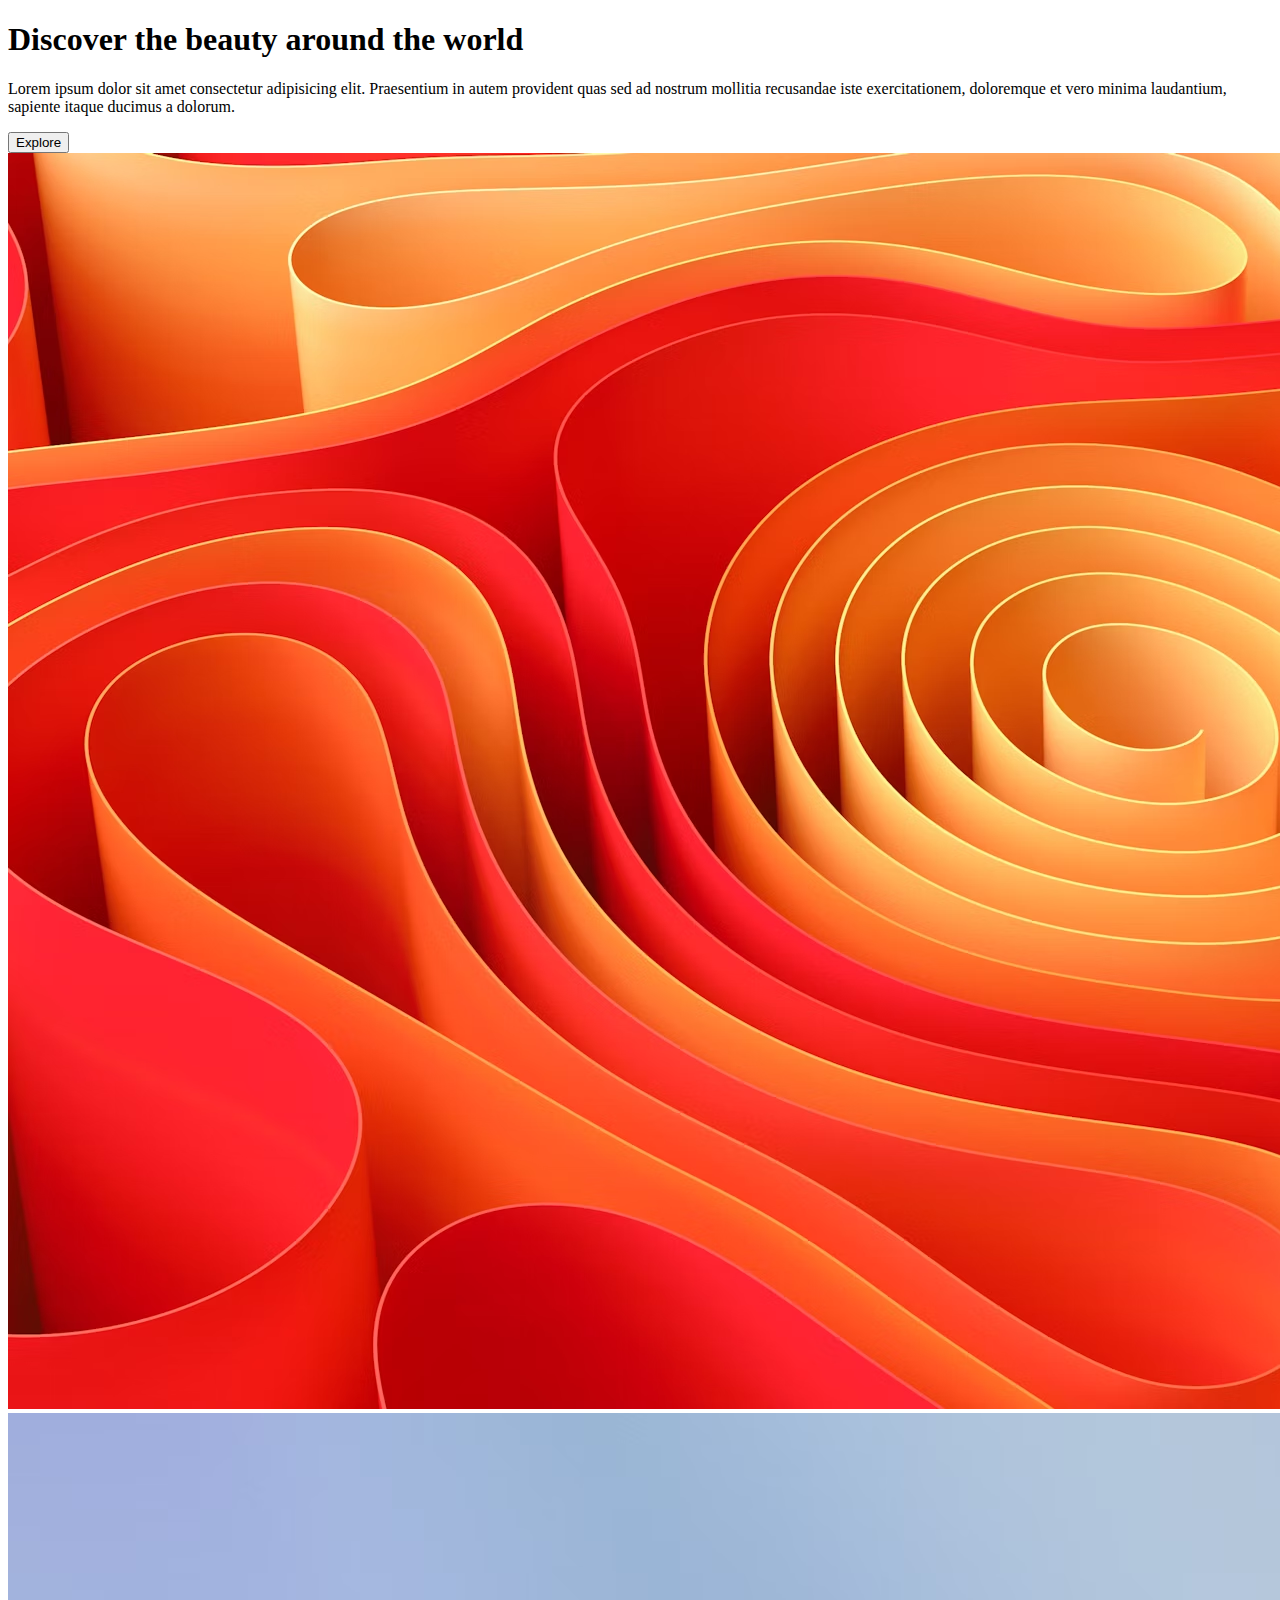
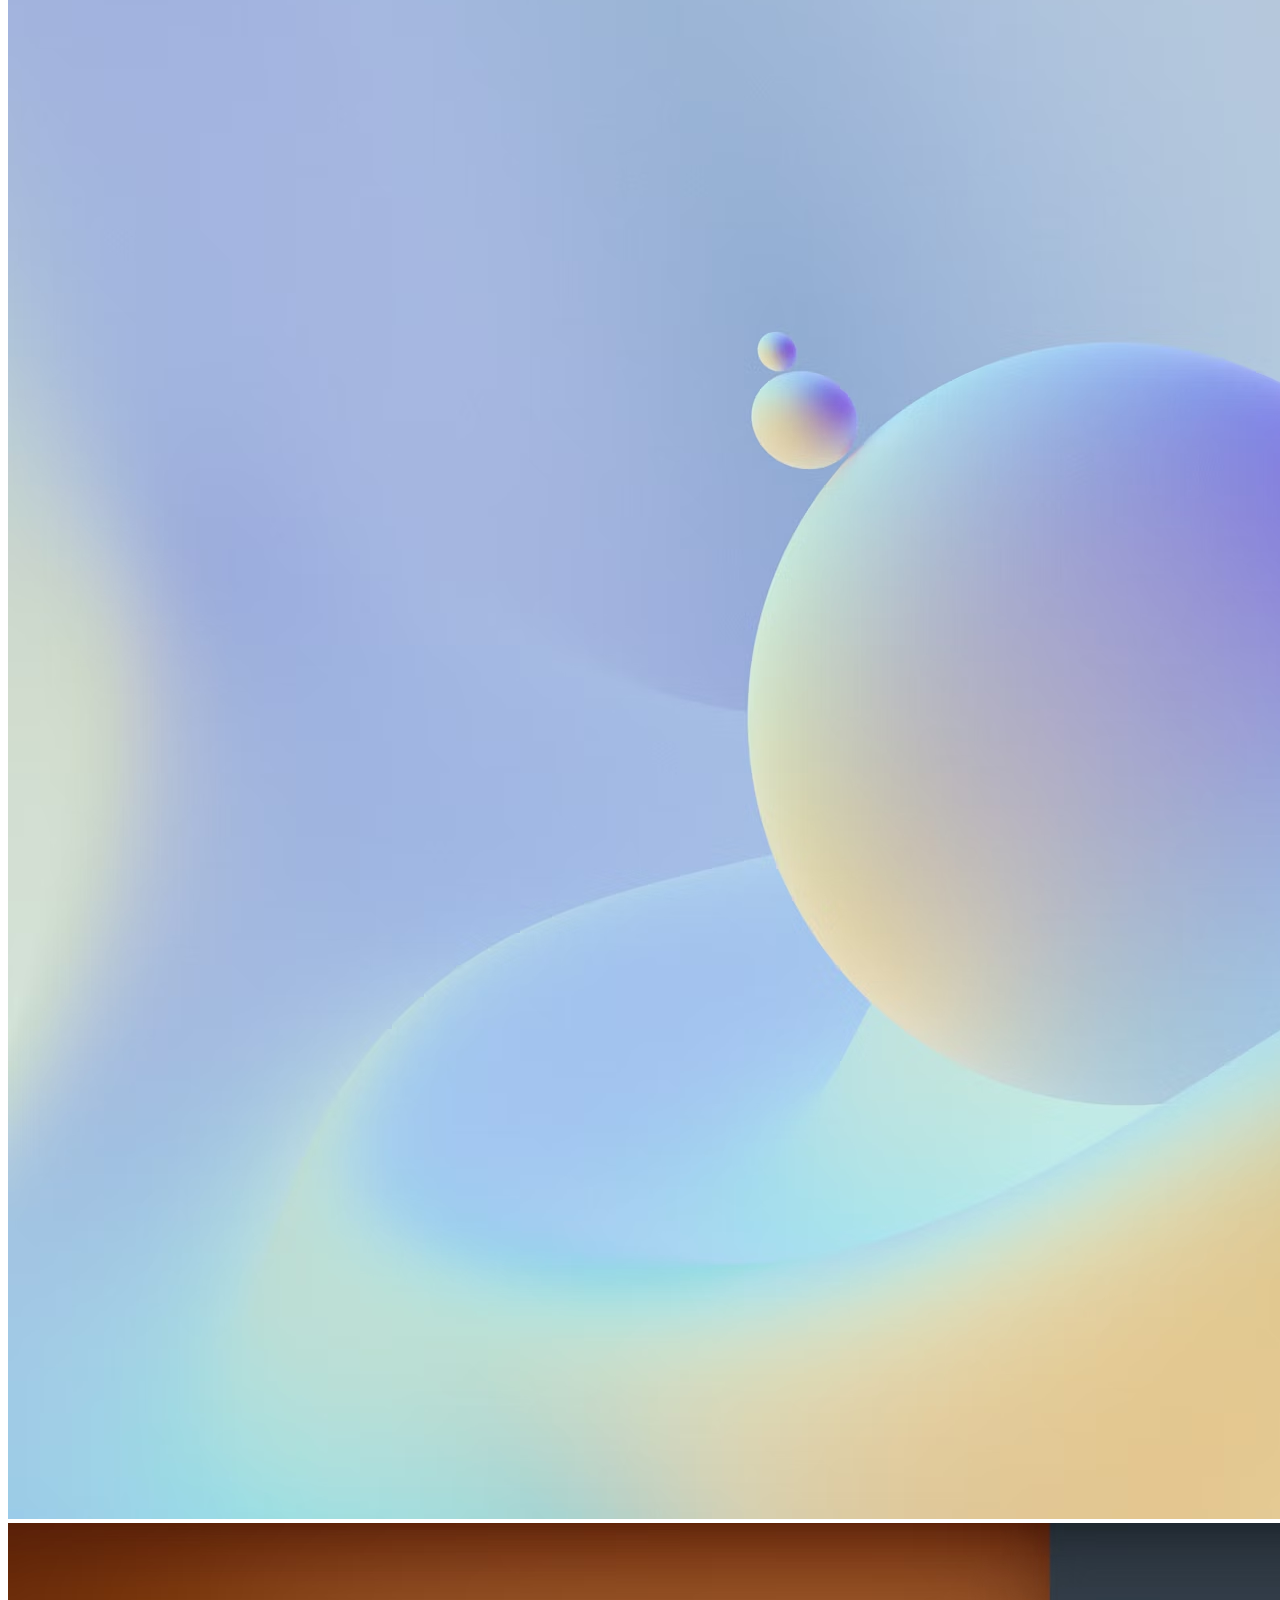
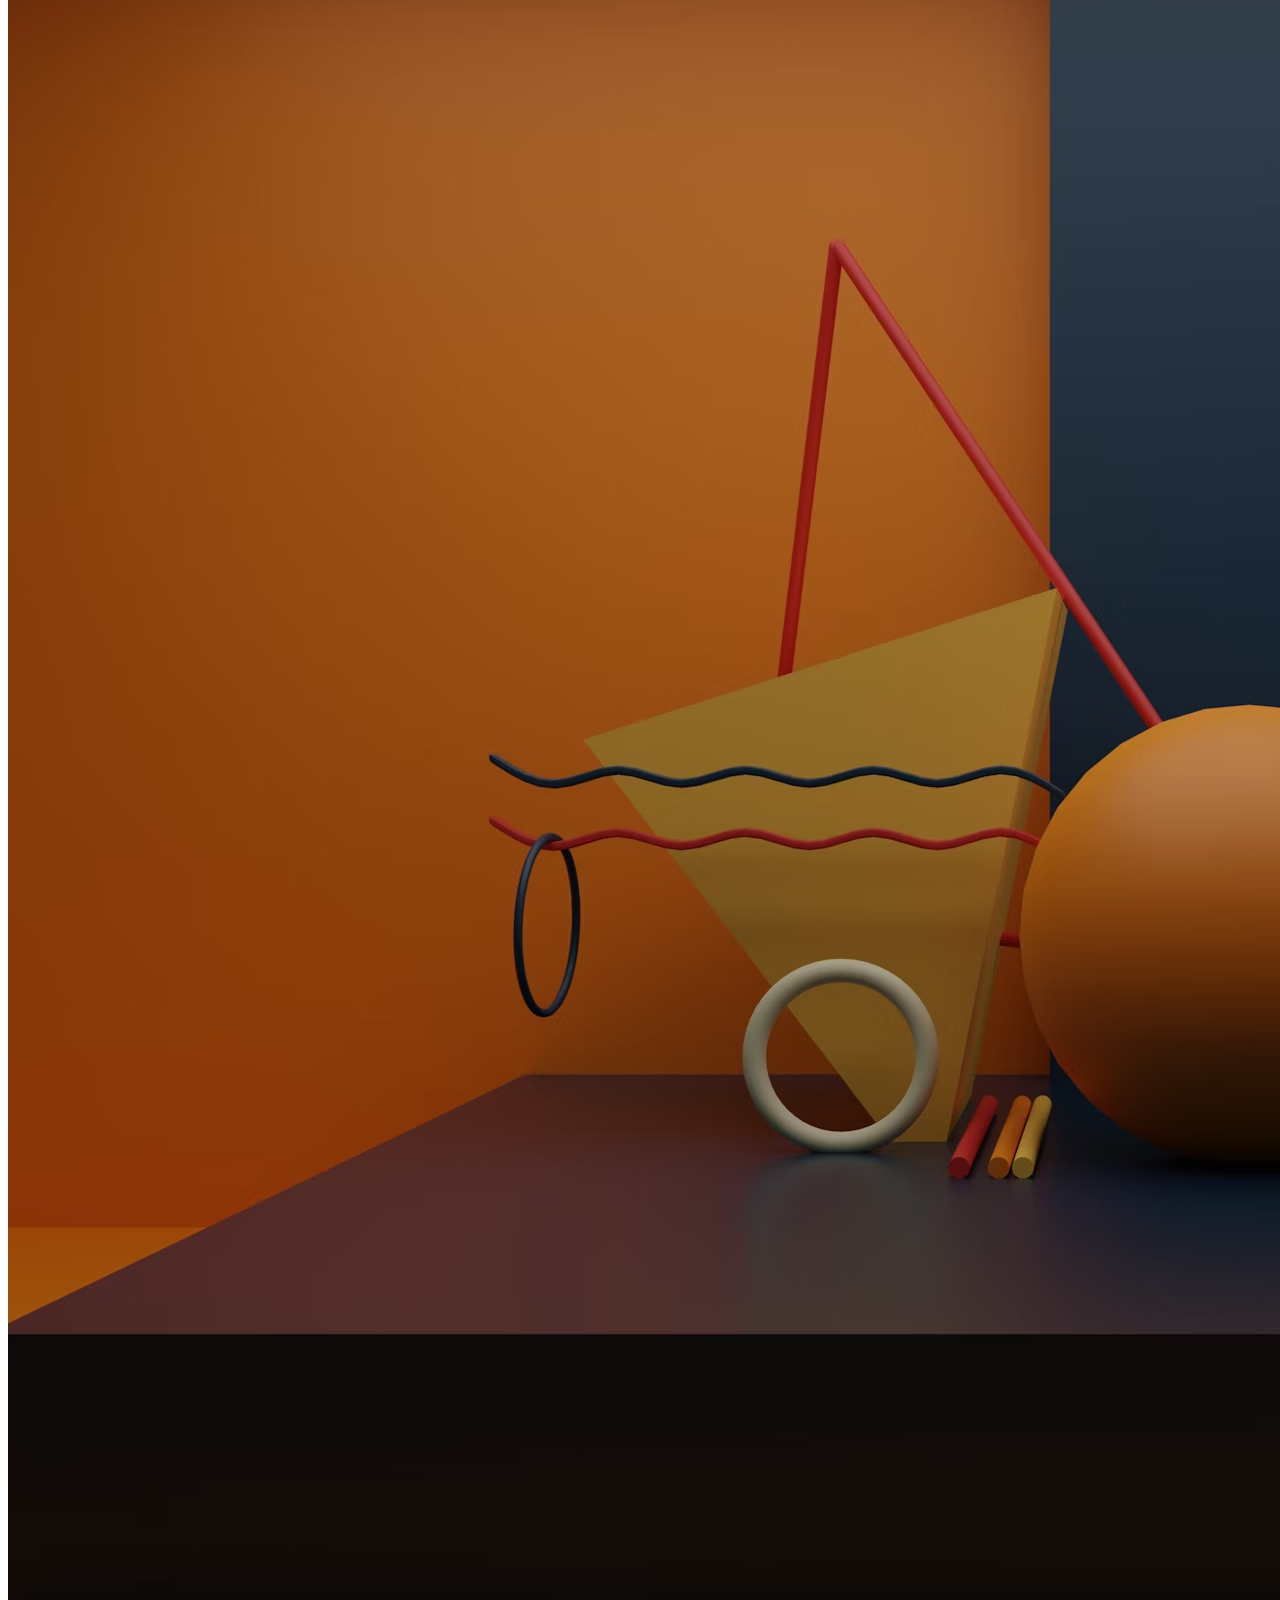
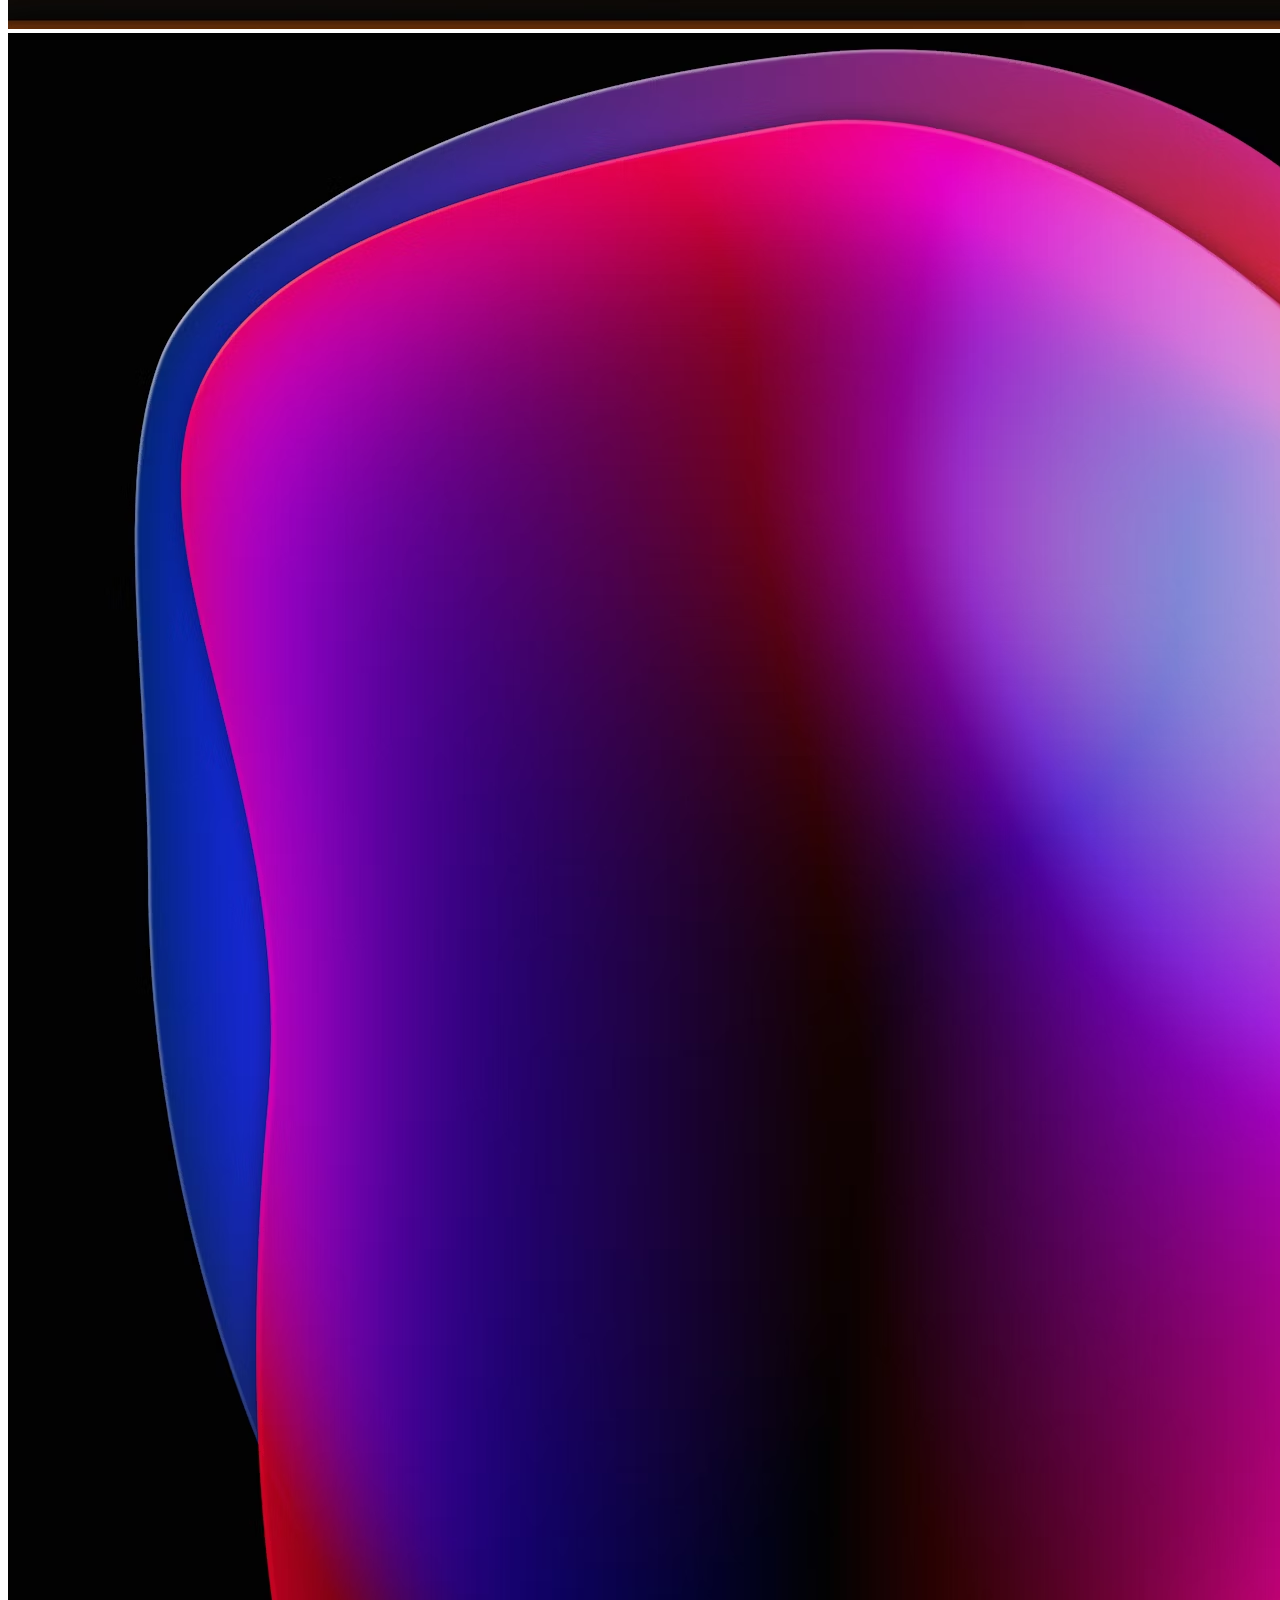
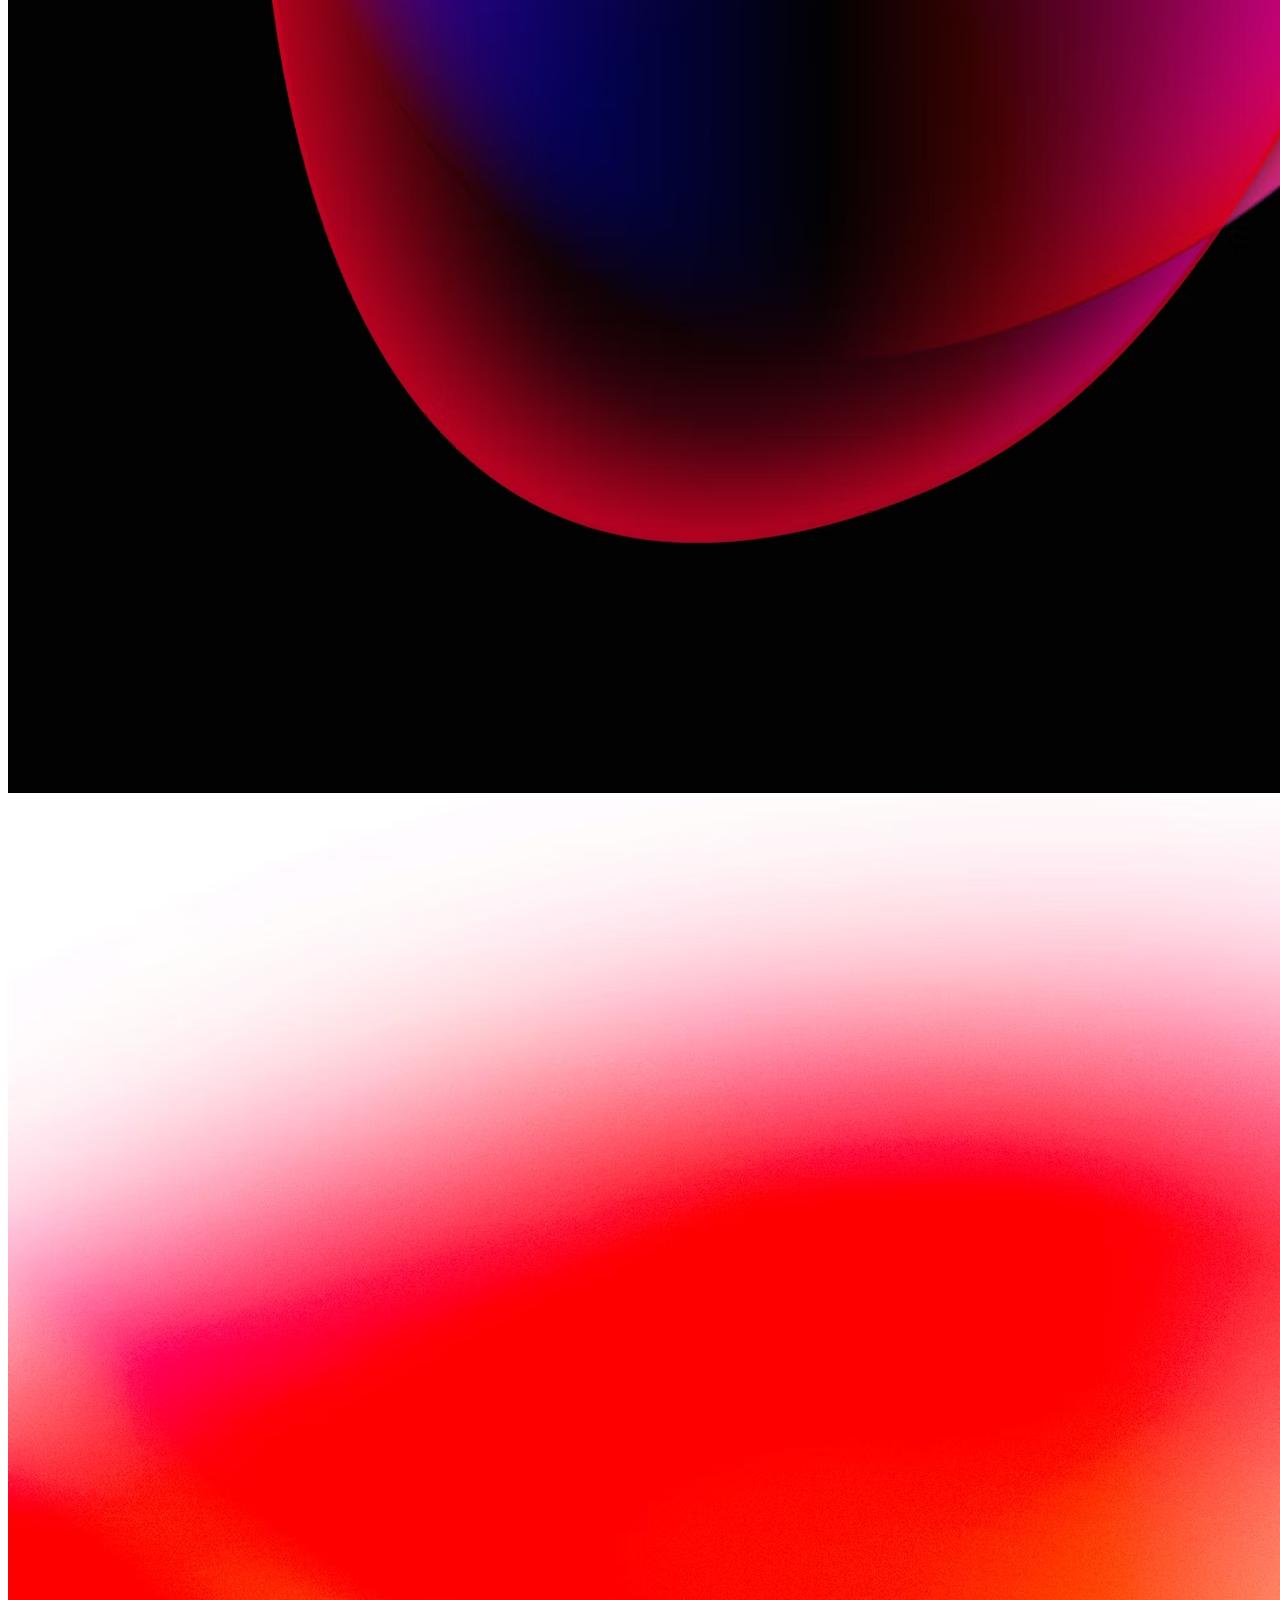
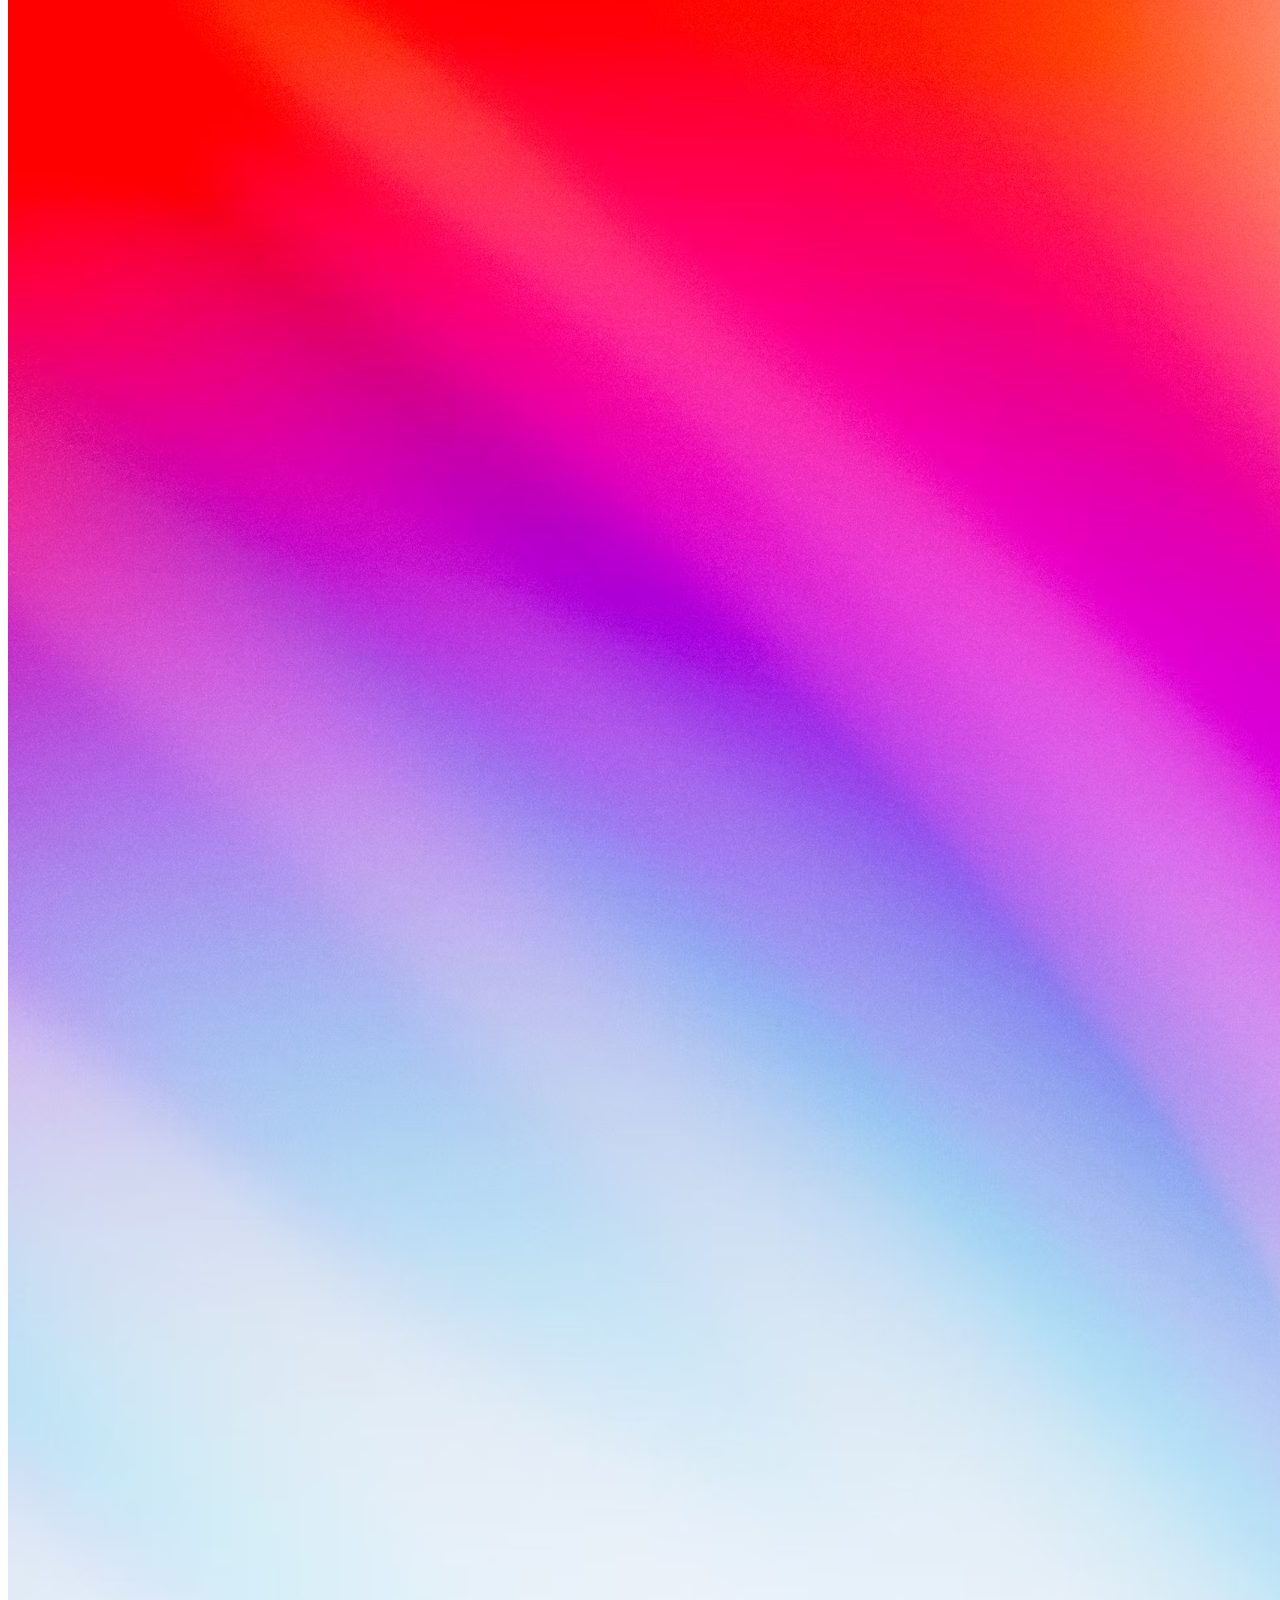
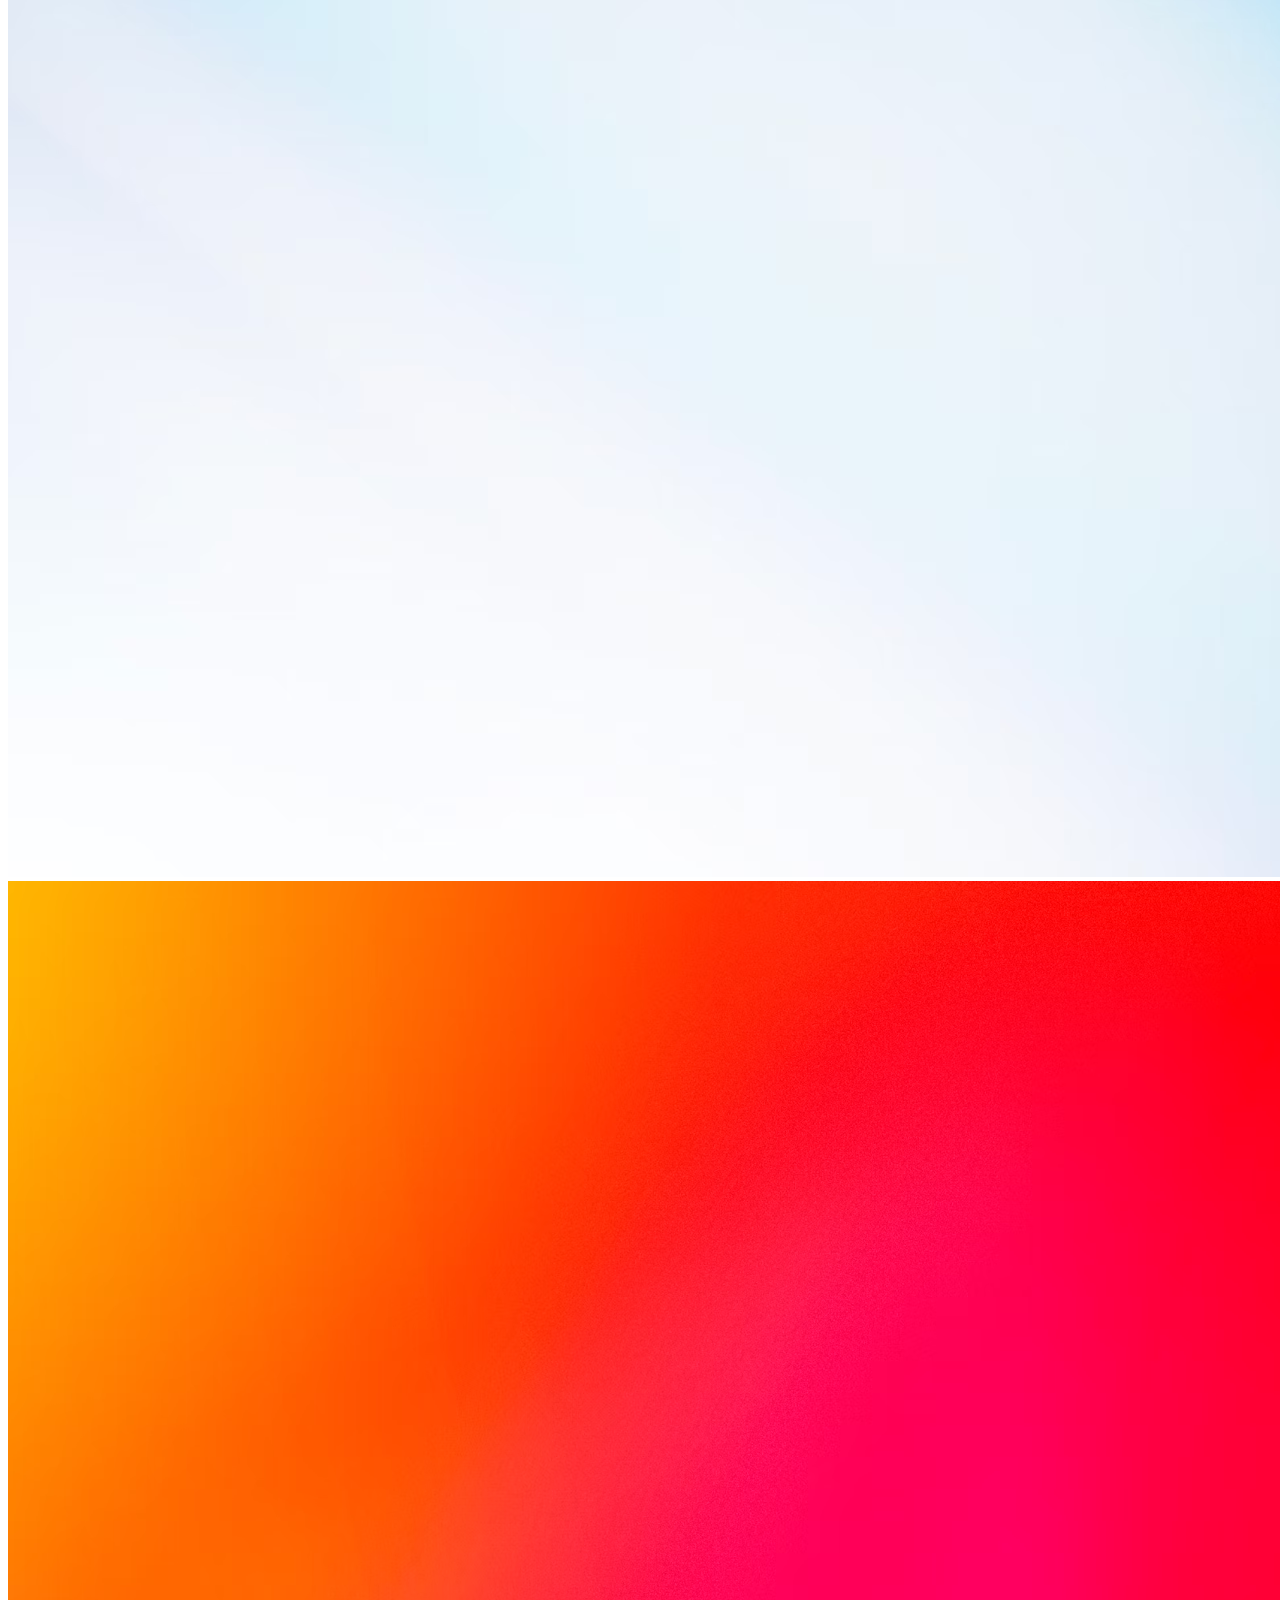
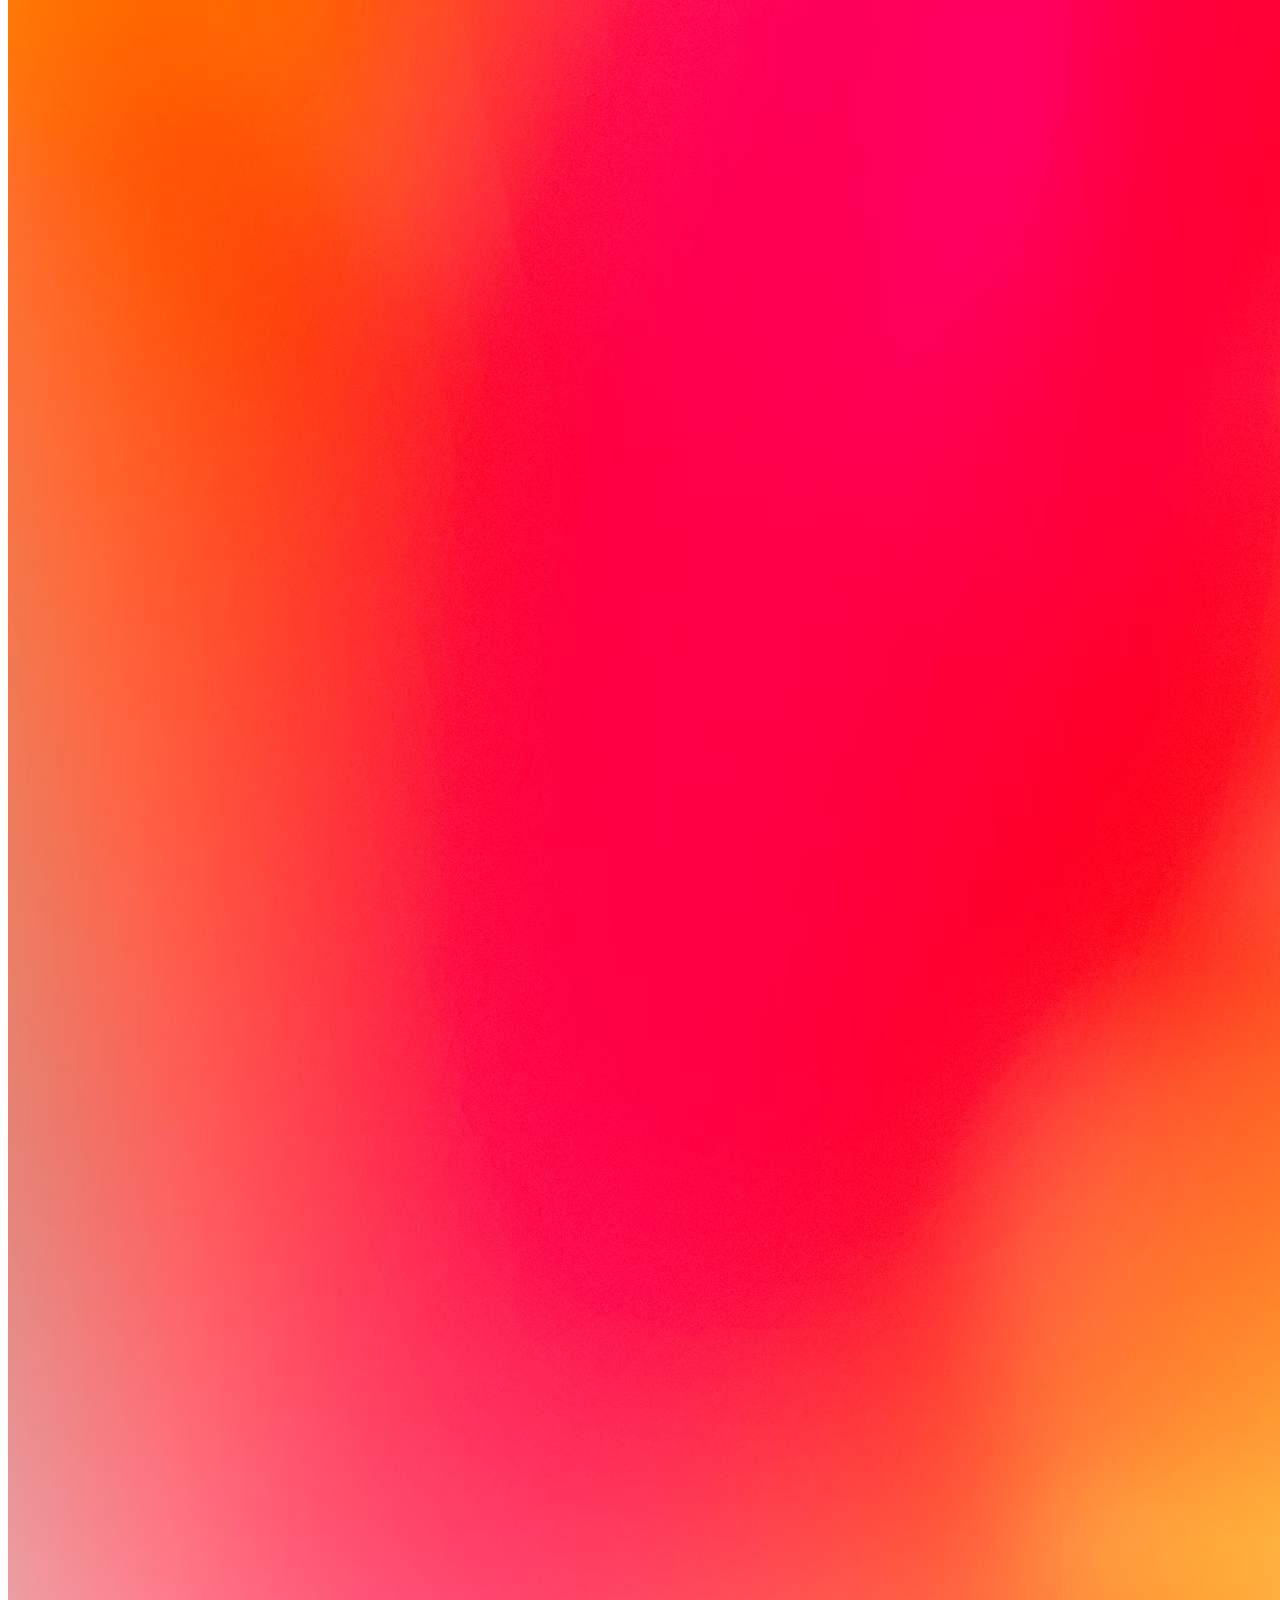
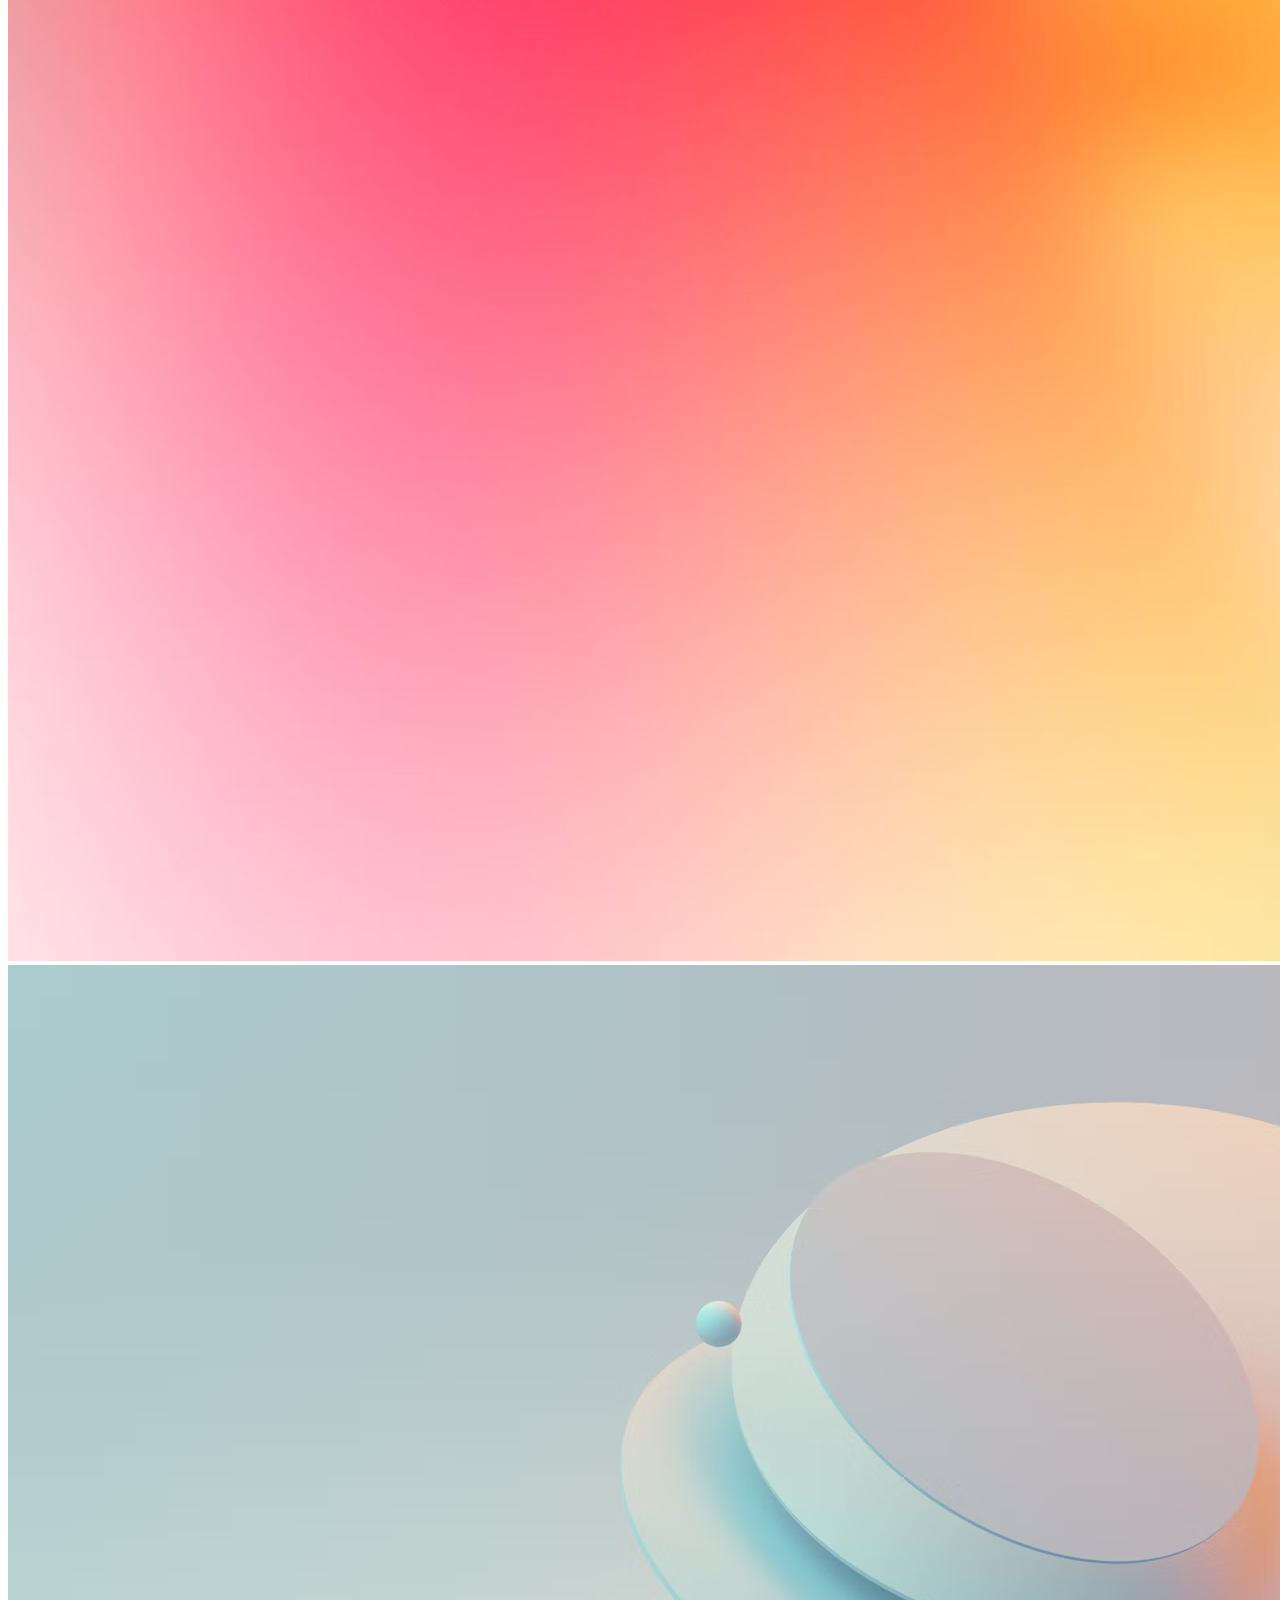
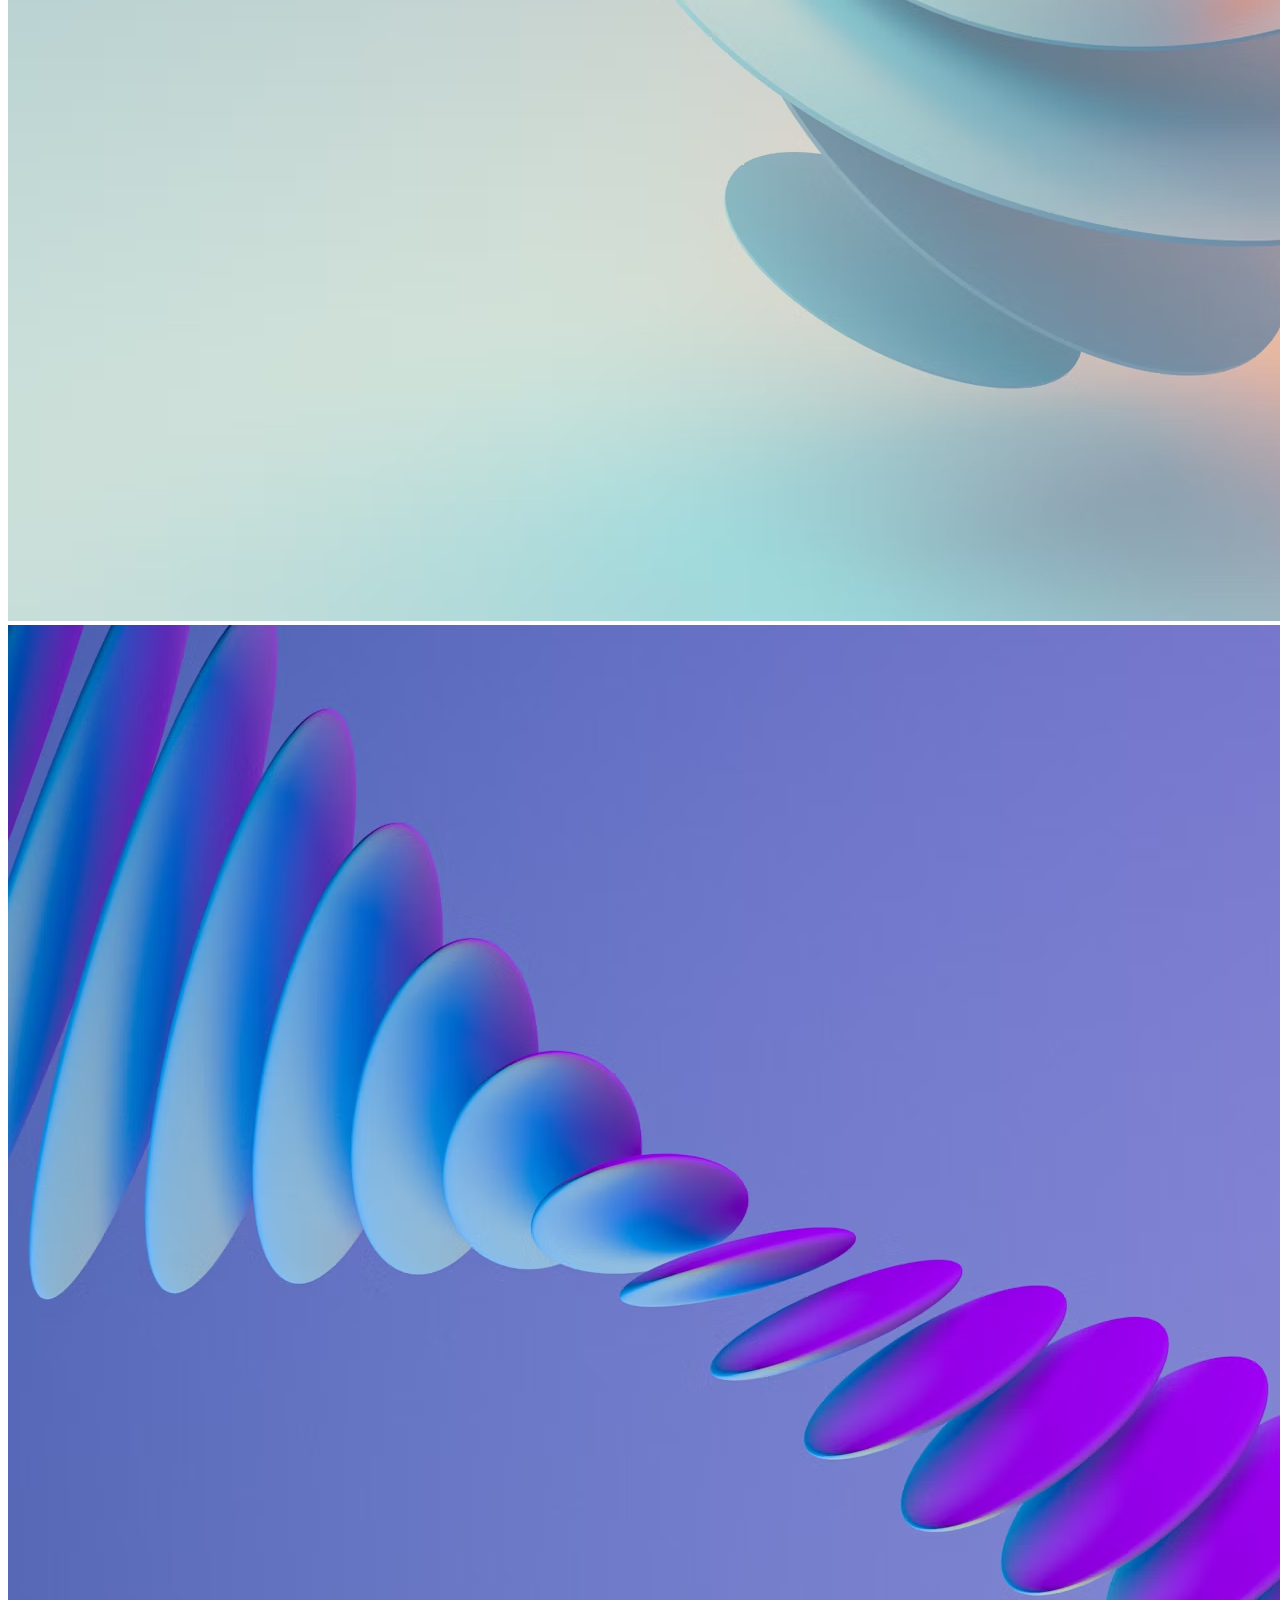
==== index.html @ f7b72a5b "Update and rename page1.html to index.html" ====
<!DOCTYPE html>
<html lang="en">
<head>
    <meta charset="UTF-8">
    <meta name="viewport" content="width=device-width, initial-scale=1.0">
    <title>Discover the beauty around the world</title>
    <link rel="stylesheet" href="index.css">
</head>
<body>
    <h1>Discover the beauty around the world</h1>
    <div class="content-box">
        <p>Lorem ipsum dolor sit amet consectetur adipisicing elit. Praesentium in autem provident quas sed ad nostrum mollitia recusandae iste exercitationem, doloremque et vero minima laudantium, sapiente itaque ducimus a dolorum.</p>
        <button class="explore-button">Explore</button>
        <div class="image-grid">
            <div class="image-box">
                <img src="images/first-design.png" alt="Image 1">
            </div>
            <div class="image-box">
                <img src="images/second-design.png" alt="Image 2">
            </div>
            <div class="image-box">
                <img src="images/third-design.png" alt="Image 3">
            </div>
            <div class="image-box">
                <img src="images/fourth-design.png" alt="Image 4">
            </div>
            <div class="image-box">
                <img src="images/fifth-design.png" alt="Image 5">
            </div>
            <div class="image-box">
                <img src="images/sixth-design.png" alt="Image 6">
            </div>
            <div class="image-box">
                <img src="images/seventh-design.png" alt="Image 7">
            </div>
            <div class="image-box">
                <img src="images/eighth-design.png" alt="Image 8">
            </div>
            
        </div>
    </div>
</body>
</html>
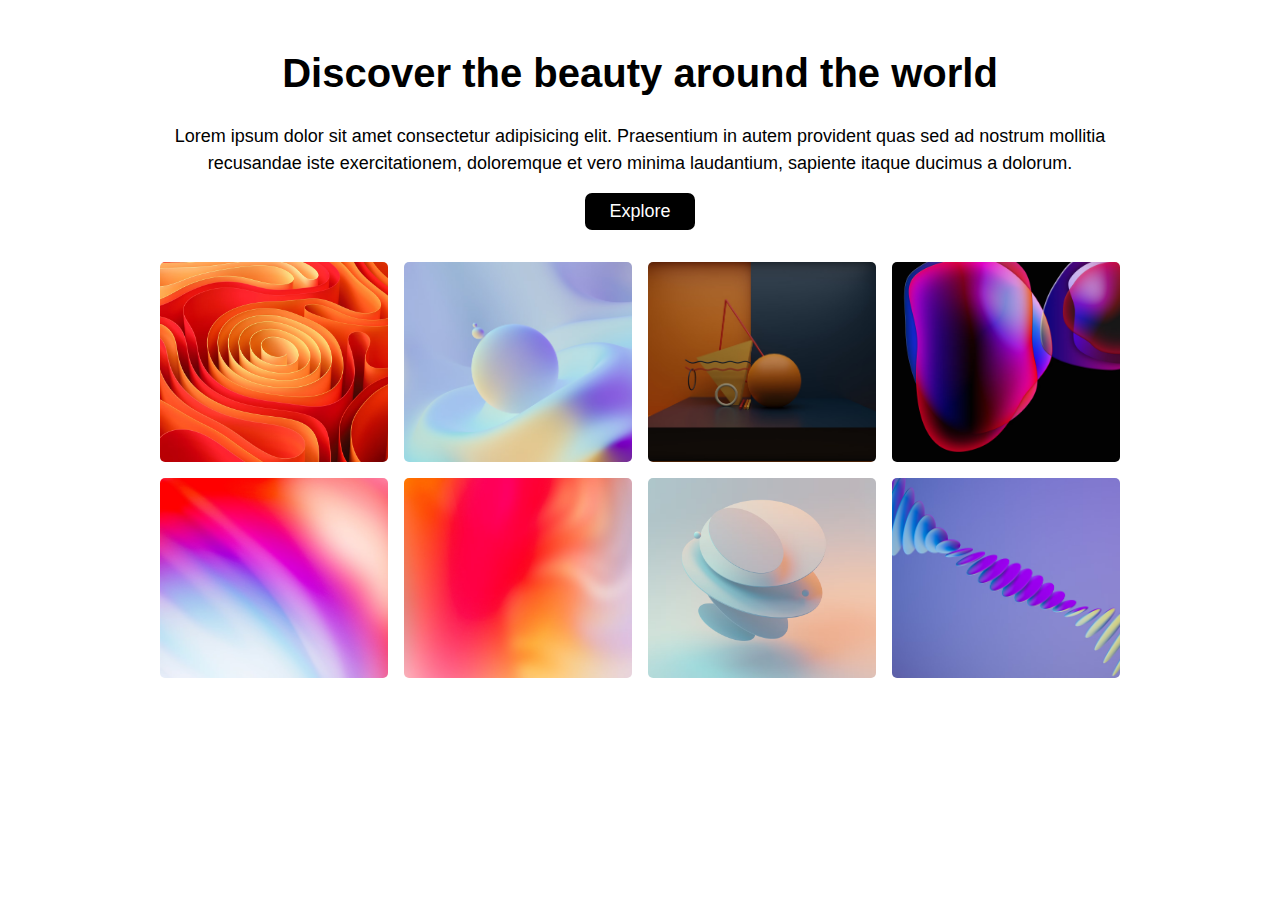
==== commit cd6e4072: "Update index.html" ====
--- a/index.html
+++ b/index.html
@@ -4,7 +4,7 @@
     <meta charset="UTF-8">
     <meta name="viewport" content="width=device-width, initial-scale=1.0">
     <title>Discover the beauty around the world</title>
-    <link rel="stylesheet" href="index.css">
+    <link rel="stylesheet" href="page1.css">
 </head>
 <body>
     <h1>Discover the beauty around the world</h1>
--- a/page1.css
+++ b/page1.css
@@ -0,0 +1,95 @@
+body {
+    font-family: Arial, sans-serif;
+    max-width: 960px;
+    margin: 0 auto;
+    padding: 1.5rem;
+    display: flex;
+    flex-direction: column;
+    align-items: center;
+    text-align: center;
+}
+
+h1 {
+    font-size: 2.5rem;
+    margin-bottom: .1rem;
+}
+
+.content-box {
+    display: flex;
+    flex-direction: column;
+    align-items: center;
+    text-align: center;
+    margin-top: .5rem;
+}
+
+.explore-button {
+    font-size: 1.125rem;
+    padding: 0.5rem 1.5rem;
+    border: none;
+    border-radius: 7px;
+    background-color: black;
+    color: white;
+    cursor: pointer;
+    transition: background-color 0.3s ease;
+}
+
+.explore-button:hover {
+    background-color: gainsboro;
+}
+.image-grid {
+    display: grid;
+    grid-template-columns: repeat(4, 1fr); /* Four columns with equal width */
+    grid-gap: 1rem;
+    margin-top: 2rem;
+}
+
+
+.image-box {
+    height: 200px; 
+    position: relative;
+    overflow: hidden;
+    border-radius: 5px;
+}
+
+.image-box img {
+    width: 100%;
+    height: 100%;
+    object-fit: cover;
+}
+.image-box img:hover {
+    transform: scale(1.1); 
+    transition: transform 0.3s ease; 
+}
+
+
+p {
+    font-size: 1.125rem;
+    line-height: 1.5;
+    margin-bottom: 1rem;
+}
+
+@media screen and (max-width: 768px) {
+    body {
+        padding: 1rem;
+    }
+
+    h1 {
+        font-size: 2rem;
+    }
+
+    .content-box {
+        margin-top: 1rem;
+    }
+
+    p {
+        font-size: 1rem;
+    }
+
+    .explore-button {
+        font-size: 1rem;
+        padding: 0.5rem 1rem;
+    }
+     .image-grid {
+        grid-template-columns: repeat(auto-fit, minmax(200px, 1fr));
+    }
+}